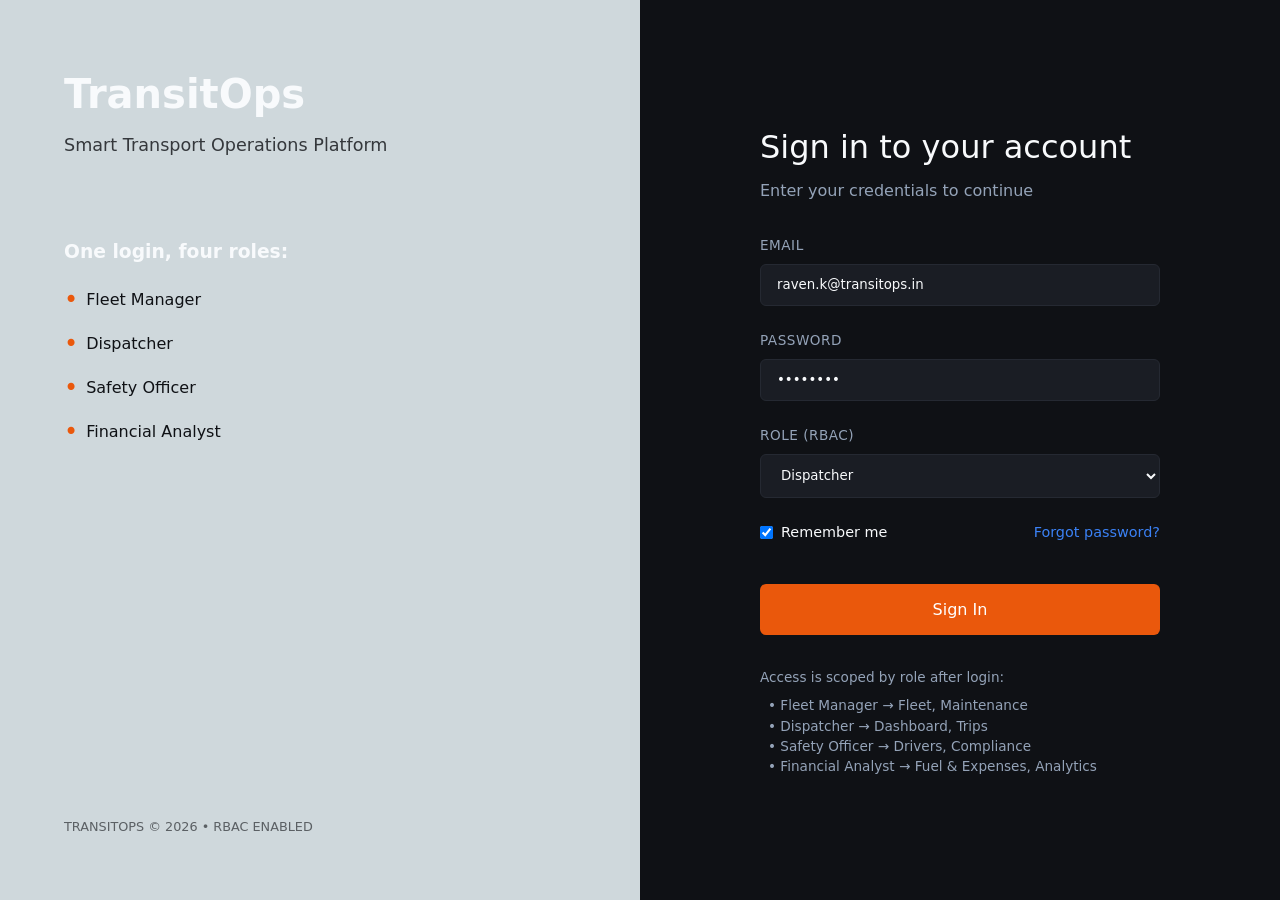
==== index.html @ 0ef8546f "first commit" ====
<!DOCTYPE html>
<html lang="en">
<head>
    <meta charset="UTF-8">
    <meta name="viewport" content="width=device-width, initial-scale=1.0">
    <title>Sign In - TransitOps</title>
    <link rel="stylesheet" href="css/style.css">
    <style>
        .login-page {
            display: flex;
            min-height: 100vh;
            background-color: var(--bg-primary);
        }
        
        .login-left {
            flex: 1;
            background-color: #cfd8dc; /* Light gray from mockup for contrast */
            color: var(--bg-primary);
            padding: 4rem;
            display: flex;
            flex-direction: column;
            justify-content: center;
        }

        .login-right {
            flex: 1;
            display: flex;
            align-items: center;
            justify-content: center;
            padding: 4rem;
        }

        .login-card {
            width: 100%;
            max-width: 400px;
        }

        .login-card h2 {
            font-size: 2rem;
            margin-bottom: 0.5rem;
            font-weight: 500;
        }
        
        .login-card p {
            color: var(--text-secondary);
            margin-bottom: 2rem;
        }

        .form-group {
            margin-bottom: 1.5rem;
        }

        .form-label {
            display: block;
            margin-bottom: 0.5rem;
            font-size: 0.85rem;
            color: var(--text-secondary);
            text-transform: uppercase;
            letter-spacing: 0.5px;
        }

        .form-control {
            width: 100%;
            padding: 0.8rem 1rem;
            background-color: var(--bg-secondary);
            border: 1px solid var(--bg-tertiary);
            border-radius: var(--border-radius-sm);
            color: var(--text-primary);
            font-family: inherit;
            transition: border-color var(--transition-speed);
        }

        .form-control:focus {
            outline: none;
            border-color: var(--accent-primary);
        }

        .login-btn {
            width: 100%;
            padding: 1rem;
            margin-top: 1rem;
            font-size: 1rem;
            border-radius: var(--border-radius-sm);
        }
        
        .role-features {
            margin-top: 2rem;
        }
        .role-features li {
            margin-bottom: 0.5rem;
            list-style: none;
            display: flex;
            align-items: center;
            gap: 0.5rem;
        }
        .role-features li::before {
            content: "•";
            color: var(--accent-primary);
            font-size: 1.5rem;
        }
    </style>
</head>
<body>
    <div class="login-page">
        <div class="login-left">
            <h1 style="font-size: 2.5rem; font-weight: 600; margin-bottom: 0.5rem;">TransitOps</h1>
            <p style="font-size: 1.1rem; opacity: 0.8; margin-bottom: 3rem;">Smart Transport Operations Platform</p>
            
            <div class="role-features">
                <h3 style="margin-bottom: 1rem;">One login, four roles:</h3>
                <ul>
                    <li>Fleet Manager</li>
                    <li>Dispatcher</li>
                    <li>Safety Officer</li>
                    <li>Financial Analyst</li>
                </ul>
            </div>
            
            <div style="margin-top: auto; font-size: 0.8rem; opacity: 0.6;">
                TRANSITOPS © 2026 • RBAC ENABLED
            </div>
        </div>
        
        <div class="login-right">
            <div class="login-card">
                <h2>Sign in to your account</h2>
                <p>Enter your credentials to continue</p>
                
                <form id="loginForm">
                    <div class="form-group">
                        <label class="form-label" for="email">Email</label>
                        <input type="email" id="email" class="form-control" placeholder="raven.k@transitops.in" required value="raven.k@transitops.in">
                    </div>
                    
                    <div class="form-group">
                        <label class="form-label" for="password">Password</label>
                        <input type="password" id="password" class="form-control" placeholder="••••••••" required value="password">
                    </div>
                    
                    <div class="form-group">
                        <label class="form-label" for="role">Role (RBAC)</label>
                        <select id="role" class="form-control" required>
                            <option value="Fleet Manager">Fleet Manager</option>
                            <option value="Dispatcher" selected>Dispatcher</option>
                            <option value="Safety Officer">Safety Officer</option>
                            <option value="Financial Analyst">Financial Analyst</option>
                        </select>
                    </div>
                    
                    <div style="display: flex; justify-content: space-between; align-items: center; margin-bottom: 1.5rem; font-size: 0.9rem;">
                        <label style="display: flex; align-items: center; gap: 0.5rem; cursor: pointer;">
                            <input type="checkbox" checked> Remember me
                        </label>
                        <a href="#" style="color: var(--status-info);">Forgot password?</a>
                    </div>
                    
                    <button type="submit" class="btn btn-primary login-btn">Sign In</button>
                </form>
                
                <div style="margin-top: 2rem; font-size: 0.85rem; color: var(--text-secondary);">
                    <p style="margin-bottom: 0.5rem;">Access is scoped by role after login:</p>
                    <ul style="list-style-type: none; padding-left: 0.5rem;">
                        <li>• Fleet Manager → Fleet, Maintenance</li>
                        <li>• Dispatcher → Dashboard, Trips</li>
                        <li>• Safety Officer → Drivers, Compliance</li>
                        <li>• Financial Analyst → Fuel & Expenses, Analytics</li>
                    </ul>
                </div>
            </div>
        </div>
    </div>

    <script>
        document.getElementById('loginForm').addEventListener('submit', function(e) {
            e.preventDefault();
            const role = document.getElementById('role').value;
            sessionStorage.setItem('transitOpsRole', role);
            window.location.href = 'dashboard.html';
        });
    </script>
</body>
</html>
---- css/style.css ----
:root {
  /* Color Palette - Premium Dark Theme */
  --bg-primary: #0f1115; /* Deep dark background */
  --bg-secondary: #1a1d24; /* Slightly lighter for cards/sidebar */
  --bg-tertiary: #252932; /* Hover states, borders */
  
  --text-primary: #f8fafc; /* Crisp white */
  --text-secondary: #94a3b8; /* Slate gray */
  --text-muted: #64748b;
  
  --accent-primary: #ea580c; /* Burnt orange from mockup */
  --accent-primary-hover: #c2410c;
  
  --status-success: #10b981; /* Green */
  --status-success-bg: rgba(16, 185, 129, 0.15);
  --status-info: #3b82f6; /* Blue */
  --status-info-bg: rgba(59, 130, 246, 0.15);
  --status-warning: #f59e0b; /* Amber */
  --status-warning-bg: rgba(245, 158, 11, 0.15);
  --status-danger: #ef4444; /* Red */
  --status-danger-bg: rgba(239, 68, 68, 0.15);
  
  /* Typography */
  --font-family: 'Inter', system-ui, -apple-system, sans-serif;
  
  /* Layout */
  --sidebar-width: 260px;
  --topbar-height: 70px;
  --border-radius-sm: 6px;
  --border-radius-md: 10px;
  --border-radius-lg: 16px;
  --transition-speed: 0.2s;
}

* {
  box-sizing: border-box;
  margin: 0;
  padding: 0;
}

body {
  font-family: var(--font-family);
  background-color: var(--bg-primary);
  color: var(--text-primary);
  line-height: 1.5;
  -webkit-font-smoothing: antialiased;
  overflow-x: hidden;
}

/* Typography */
h1, h2, h3, h4 {
  font-weight: 600;
  color: var(--text-primary);
}

h2 {
  font-size: 1.5rem;
  margin-bottom: 1.5rem;
}

a {
  text-decoration: none;
  color: inherit;
}

/* Layout Scaffold */
.app-container {
  display: flex;
  min-height: 100vh;
}

/* Sidebar */
.sidebar {
  width: var(--sidebar-width);
  background-color: var(--bg-secondary);
  border-right: 1px solid var(--bg-tertiary);
  display: flex;
  flex-direction: column;
  position: fixed;
  height: 100vh;
  z-index: 10;
  transition: transform var(--transition-speed) ease;
}

.sidebar-header {
  height: var(--topbar-height);
  display: flex;
  align-items: center;
  padding: 0 1.5rem;
  font-size: 1.25rem;
  font-weight: 700;
  border-bottom: 1px solid var(--bg-tertiary);
  letter-spacing: -0.5px;
}

.sidebar-header span {
  color: var(--accent-primary);
}

.sidebar-nav {
  padding: 1.5rem 1rem;
  display: flex;
  flex-direction: column;
  gap: 0.5rem;
  flex: 1;
}

.nav-item {
  display: flex;
  align-items: center;
  padding: 0.75rem 1rem;
  border-radius: var(--border-radius-md);
  color: var(--text-secondary);
  font-weight: 500;
  transition: all var(--transition-speed);
}

.nav-item:hover {
  background-color: var(--bg-tertiary);
  color: var(--text-primary);
}

.nav-item.active {
  background-color: rgba(234, 88, 12, 0.1);
  color: var(--accent-primary);
  border: 1px solid rgba(234, 88, 12, 0.2);
}

.nav-icon {
  margin-right: 0.75rem;
  font-size: 1.25rem;
  width: 24px;
  text-align: center;
}

/* Main Content Area */
.main-content {
  flex: 1;
  margin-left: var(--sidebar-width);
  display: flex;
  flex-direction: column;
  min-height: 100vh;
}

/* Topbar */
.topbar {
  height: var(--topbar-height);
  background-color: var(--bg-primary);
  border-bottom: 1px solid var(--bg-tertiary);
  display: flex;
  align-items: center;
  justify-content: space-between;
  padding: 0 2rem;
  position: sticky;
  top: 0;
  z-index: 5;
  backdrop-filter: blur(10px);
  background-color: rgba(15, 17, 21, 0.8);
}

.search-bar {
  display: flex;
  align-items: center;
  background-color: var(--bg-secondary);
  border: 1px solid var(--bg-tertiary);
  border-radius: var(--border-radius-md);
  padding: 0.5rem 1rem;
  width: 300px;
  transition: border-color var(--transition-speed);
}

.search-bar:focus-within {
  border-color: var(--accent-primary);
}

.search-bar input {
  background: transparent;
  border: none;
  outline: none;
  color: var(--text-primary);
  width: 100%;
  margin-left: 0.5rem;
}

.topbar-right {
  display: flex;
  align-items: center;
  gap: 1.5rem;
}

.user-profile {
  display: flex;
  align-items: center;
  gap: 0.75rem;
}

.avatar {
  width: 36px;
  height: 36px;
  background-color: var(--bg-tertiary);
  border-radius: 50%;
  display: flex;
  align-items: center;
  justify-content: center;
  font-weight: 600;
  color: var(--accent-primary);
  border: 1px solid rgba(255,255,255,0.1);
}

/* Content Area */
.content-area {
  padding: 2rem;
  flex: 1;
}

/* Common UI Components */
.btn {
  padding: 0.6rem 1.25rem;
  border-radius: var(--border-radius-sm);
  border: none;
  font-weight: 500;
  cursor: pointer;
  transition: all var(--transition-speed);
  font-family: inherit;
  font-size: 0.9rem;
  display: inline-flex;
  align-items: center;
  justify-content: center;
  gap: 0.5rem;
}

.btn-primary {
  background-color: var(--accent-primary);
  color: white;
}

.btn-primary:hover {
  background-color: var(--accent-primary-hover);
  transform: translateY(-1px);
}

/* Badges */
.badge {
  padding: 0.25rem 0.75rem;
  border-radius: 20px;
  font-size: 0.75rem;
  font-weight: 600;
  text-transform: uppercase;
  letter-spacing: 0.5px;
  display: inline-block;
}
.badge-success { background-color: var(--status-success-bg); color: var(--status-success); border: 1px solid var(--status-success); }
.badge-info { background-color: var(--status-info-bg); color: var(--status-info); border: 1px solid var(--status-info); }
.badge-warning { background-color: var(--status-warning-bg); color: var(--status-warning); border: 1px solid var(--status-warning); }
.badge-danger { background-color: var(--status-danger-bg); color: var(--status-danger); border: 1px solid var(--status-danger); }
.badge-neutral { background-color: var(--bg-tertiary); color: var(--text-secondary); border: 1px solid var(--text-muted); }

/* Utilities */
.hidden { display: none !important; }
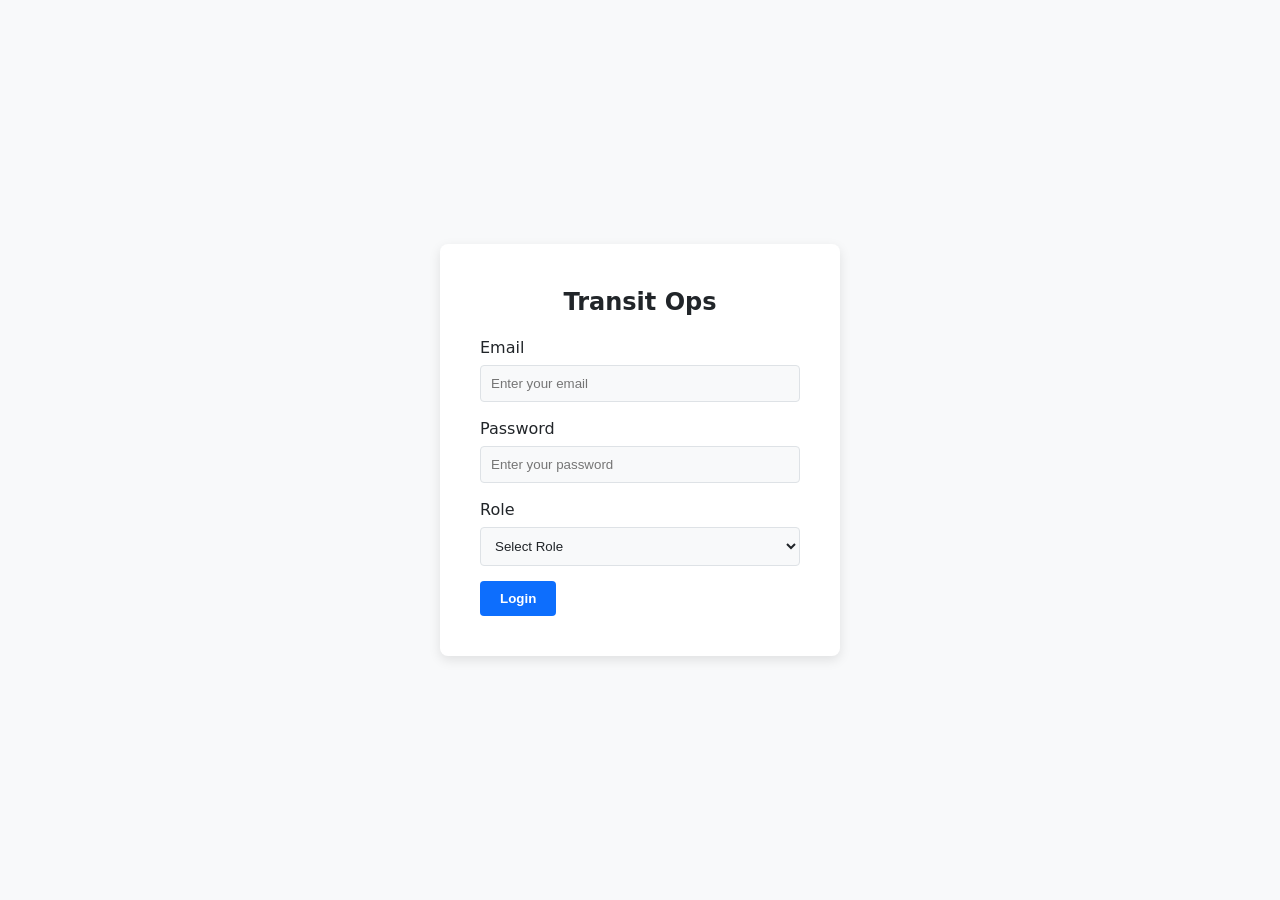
==== commit 70d5addb: "refined basic structure of the website" ====
--- a/index.html
+++ b/index.html
@@ -1,182 +1,46 @@
 <!DOCTYPE html>
 <html lang="en">
 <head>
-    <meta charset="UTF-8">
-    <meta name="viewport" content="width=device-width, initial-scale=1.0">
-    <title>Sign In - TransitOps</title>
-    <link rel="stylesheet" href="css/style.css">
-    <style>
-        .login-page {
-            display: flex;
-            min-height: 100vh;
-            background-color: var(--bg-primary);
-        }
-        
-        .login-left {
-            flex: 1;
-            background-color: #cfd8dc; /* Light gray from mockup for contrast */
-            color: var(--bg-primary);
-            padding: 4rem;
-            display: flex;
-            flex-direction: column;
-            justify-content: center;
-        }
+  <meta charset="UTF-8">
+  <meta name="viewport" content="width=device-width, initial-scale=1.0">
+  <title>Transit Ops - Login</title>
+  <link rel="stylesheet" href="css/styles.css">
+</head>
+<body class="login-body">
+  <div class="login-card">
+    <h2 class="mb-3" style="text-align: center;">Transit Ops</h2>
+    <form id="loginForm">
+      <div class="form-group">
+        <label for="email">Email</label>
+        <input type="email" id="email" class="form-control" placeholder="Enter your email" required>
+      </div>
+      <div class="form-group">
+        <label for="password">Password</label>
+        <input type="password" id="password" class="form-control" placeholder="Enter your password" required>
+      </div>
+      <div class="form-group">
+        <label for="role">Role</label>
+        <select id="role" class="form-control" required>
+          <option value="">Select Role</option>
+          <option value="Fleet Manager">Fleet Manager</option>
+          <option value="Dispatcher">Dispatcher</option>
+          <option value="Safety Officer">Safety Officer</option>
+          <option value="Financial Analyst">Financial Analyst</option>
+        </select>
+      </div>
+      <button type="submit" class="btn btn-primary">Login</button>
+    </form>
+  </div>
 
-        .login-right {
-            flex: 1;
-            display: flex;
-            align-items: center;
-            justify-content: center;
-            padding: 4rem;
-        }
-
-        .login-card {
-            width: 100%;
-            max-width: 400px;
-        }
-
-        .login-card h2 {
-            font-size: 2rem;
-            margin-bottom: 0.5rem;
-            font-weight: 500;
-        }
-        
-        .login-card p {
-            color: var(--text-secondary);
-            margin-bottom: 2rem;
-        }
-
-        .form-group {
-            margin-bottom: 1.5rem;
-        }
-
-        .form-label {
-            display: block;
-            margin-bottom: 0.5rem;
-            font-size: 0.85rem;
-            color: var(--text-secondary);
-            text-transform: uppercase;
-            letter-spacing: 0.5px;
-        }
-
-        .form-control {
-            width: 100%;
-            padding: 0.8rem 1rem;
-            background-color: var(--bg-secondary);
-            border: 1px solid var(--bg-tertiary);
-            border-radius: var(--border-radius-sm);
-            color: var(--text-primary);
-            font-family: inherit;
-            transition: border-color var(--transition-speed);
-        }
-
-        .form-control:focus {
-            outline: none;
-            border-color: var(--accent-primary);
-        }
-
-        .login-btn {
-            width: 100%;
-            padding: 1rem;
-            margin-top: 1rem;
-            font-size: 1rem;
-            border-radius: var(--border-radius-sm);
-        }
-        
-        .role-features {
-            margin-top: 2rem;
-        }
-        .role-features li {
-            margin-bottom: 0.5rem;
-            list-style: none;
-            display: flex;
-            align-items: center;
-            gap: 0.5rem;
-        }
-        .role-features li::before {
-            content: "•";
-            color: var(--accent-primary);
-            font-size: 1.5rem;
-        }
-    </style>
-</head>
-<body>
-    <div class="login-page">
-        <div class="login-left">
-            <h1 style="font-size: 2.5rem; font-weight: 600; margin-bottom: 0.5rem;">TransitOps</h1>
-            <p style="font-size: 1.1rem; opacity: 0.8; margin-bottom: 3rem;">Smart Transport Operations Platform</p>
-            
-            <div class="role-features">
-                <h3 style="margin-bottom: 1rem;">One login, four roles:</h3>
-                <ul>
-                    <li>Fleet Manager</li>
-                    <li>Dispatcher</li>
-                    <li>Safety Officer</li>
-                    <li>Financial Analyst</li>
-                </ul>
-            </div>
-            
-            <div style="margin-top: auto; font-size: 0.8rem; opacity: 0.6;">
-                TRANSITOPS © 2026 • RBAC ENABLED
-            </div>
-        </div>
-        
-        <div class="login-right">
-            <div class="login-card">
-                <h2>Sign in to your account</h2>
-                <p>Enter your credentials to continue</p>
-                
-                <form id="loginForm">
-                    <div class="form-group">
-                        <label class="form-label" for="email">Email</label>
-                        <input type="email" id="email" class="form-control" placeholder="raven.k@transitops.in" required value="raven.k@transitops.in">
-                    </div>
-                    
-                    <div class="form-group">
-                        <label class="form-label" for="password">Password</label>
-                        <input type="password" id="password" class="form-control" placeholder="••••••••" required value="password">
-                    </div>
-                    
-                    <div class="form-group">
-                        <label class="form-label" for="role">Role (RBAC)</label>
-                        <select id="role" class="form-control" required>
-                            <option value="Fleet Manager">Fleet Manager</option>
-                            <option value="Dispatcher" selected>Dispatcher</option>
-                            <option value="Safety Officer">Safety Officer</option>
-                            <option value="Financial Analyst">Financial Analyst</option>
-                        </select>
-                    </div>
-                    
-                    <div style="display: flex; justify-content: space-between; align-items: center; margin-bottom: 1.5rem; font-size: 0.9rem;">
-                        <label style="display: flex; align-items: center; gap: 0.5rem; cursor: pointer;">
-                            <input type="checkbox" checked> Remember me
-                        </label>
-                        <a href="#" style="color: var(--status-info);">Forgot password?</a>
-                    </div>
-                    
-                    <button type="submit" class="btn btn-primary login-btn">Sign In</button>
-                </form>
-                
-                <div style="margin-top: 2rem; font-size: 0.85rem; color: var(--text-secondary);">
-                    <p style="margin-bottom: 0.5rem;">Access is scoped by role after login:</p>
-                    <ul style="list-style-type: none; padding-left: 0.5rem;">
-                        <li>• Fleet Manager → Fleet, Maintenance</li>
-                        <li>• Dispatcher → Dashboard, Trips</li>
-                        <li>• Safety Officer → Drivers, Compliance</li>
-                        <li>• Financial Analyst → Fuel & Expenses, Analytics</li>
-                    </ul>
-                </div>
-            </div>
-        </div>
-    </div>
-
-    <script>
-        document.getElementById('loginForm').addEventListener('submit', function(e) {
-            e.preventDefault();
-            const role = document.getElementById('role').value;
-            sessionStorage.setItem('transitOpsRole', role);
-            window.location.href = 'dashboard.html';
-        });
-    </script>
+  <script>
+    document.getElementById('loginForm').addEventListener('submit', function(e) {
+      e.preventDefault();
+      const role = document.getElementById('role').value;
+      if (role) {
+        sessionStorage.setItem('userRole', role);
+        window.location.href = 'dashboard.html';
+      }
+    });
+  </script>
 </body>
 </html>
--- a/css/styles.css
+++ b/css/styles.css
@@ -0,0 +1,275 @@
+:root {
+  --primary-color: #0d6efd;
+  --secondary-color: #6c757d;
+  --success-color: #198754;
+  --warning-color: #ffc107;
+  --danger-color: #dc3545;
+  --info-color: #0dcaf0;
+  
+  --bg-color: #f8f9fa;
+  --text-color: #212529;
+  --card-bg: #ffffff;
+  --border-color: #dee2e6;
+  --sidebar-bg: #212529;
+  --sidebar-text: #f8f9fa;
+  --sidebar-hover: #343a40;
+  
+  --font-family: 'Inter', system-ui, -apple-system, sans-serif;
+}
+
+[data-theme="dark"] {
+  --primary-color: #0d6efd;
+  --secondary-color: #adb5bd;
+  --success-color: #198754;
+  --warning-color: #ffc107;
+  --danger-color: #dc3545;
+  --info-color: #0dcaf0;
+  
+  --bg-color: #121212;
+  --text-color: #e0e0e0;
+  --card-bg: #1e1e1e;
+  --border-color: #333333;
+  --sidebar-bg: #000000;
+  --sidebar-text: #e0e0e0;
+  --sidebar-hover: #1e1e1e;
+}
+
+* {
+  box-sizing: border-box;
+  margin: 0;
+  padding: 0;
+}
+
+body {
+  font-family: var(--font-family);
+  background-color: var(--bg-color);
+  color: var(--text-color);
+  line-height: 1.5;
+  display: flex;
+  min-height: 100vh;
+  transition: background-color 0.3s, color 0.3s;
+}
+
+/* Layout */
+.app-container {
+  display: flex;
+  width: 100%;
+}
+
+.sidebar {
+  width: 250px;
+  background-color: var(--sidebar-bg);
+  color: var(--sidebar-text);
+  display: flex;
+  flex-direction: column;
+  transition: width 0.3s;
+}
+
+.sidebar-header {
+  padding: 20px;
+  font-size: 1.25rem;
+  font-weight: bold;
+  border-bottom: 1px solid var(--border-color);
+}
+
+.nav-links {
+  list-style: none;
+  padding: 10px 0;
+  flex-grow: 1;
+}
+
+.nav-links li {
+  padding: 0;
+}
+
+.nav-links a {
+  display: block;
+  padding: 12px 20px;
+  color: var(--sidebar-text);
+  text-decoration: none;
+  transition: background-color 0.2s;
+}
+
+.nav-links a:hover, .nav-links a.active {
+  background-color: var(--sidebar-hover);
+  border-left: 4px solid var(--primary-color);
+}
+
+.main-content {
+  flex-grow: 1;
+  padding: 30px;
+  overflow-y: auto;
+}
+
+.topbar {
+  display: flex;
+  justify-content: space-between;
+  align-items: center;
+  margin-bottom: 30px;
+}
+
+/* Login Page specific */
+.login-body {
+  display: flex;
+  align-items: center;
+  justify-content: center;
+  height: 100vh;
+  background-color: var(--bg-color);
+}
+
+.login-card {
+  background-color: var(--card-bg);
+  padding: 40px;
+  border-radius: 8px;
+  box-shadow: 0 4px 12px rgba(0,0,0,0.1);
+  width: 100%;
+  max-width: 400px;
+}
+
+.form-group {
+  margin-bottom: 15px;
+}
+
+.form-group label {
+  display: block;
+  margin-bottom: 5px;
+  font-weight: 500;
+}
+
+.form-control {
+  width: 100%;
+  padding: 10px;
+  border: 1px solid var(--border-color);
+  border-radius: 4px;
+  background-color: var(--bg-color);
+  color: var(--text-color);
+}
+
+.btn {
+  padding: 10px 20px;
+  border: none;
+  border-radius: 4px;
+  cursor: pointer;
+  font-weight: 600;
+  transition: background-color 0.2s;
+}
+
+.btn-primary {
+  background-color: var(--primary-color);
+  color: white;
+}
+
+.btn-primary:hover {
+  opacity: 0.9;
+}
+
+.w-100 { width: 100%; }
+
+/* Dashboard Cards */
+.kpi-grid {
+  display: grid;
+  grid-template-columns: repeat(auto-fit, minmax(200px, 1fr));
+  gap: 20px;
+  margin-bottom: 30px;
+}
+
+.kpi-card {
+  background-color: var(--card-bg);
+  padding: 20px;
+  border-radius: 8px;
+  border: 1px solid var(--border-color);
+  box-shadow: 0 2px 4px rgba(0,0,0,0.05);
+}
+
+.kpi-title {
+  font-size: 0.875rem;
+  color: var(--secondary-color);
+  margin-bottom: 10px;
+}
+
+.kpi-value {
+  font-size: 2rem;
+  font-weight: bold;
+}
+
+/* Data Tables */
+.table-container {
+  background-color: var(--card-bg);
+  border-radius: 8px;
+  border: 1px solid var(--border-color);
+  overflow-x: auto;
+}
+
+table {
+  width: 100%;
+  border-collapse: collapse;
+}
+
+th, td {
+  padding: 12px 15px;
+  text-align: left;
+  border-bottom: 1px solid var(--border-color);
+}
+
+th {
+  background-color: var(--bg-color);
+  font-weight: 600;
+}
+
+/* Status Badges */
+.badge {
+  padding: 4px 8px;
+  border-radius: 12px;
+  font-size: 0.75rem;
+  font-weight: 600;
+  display: inline-block;
+}
+
+.badge-success { background-color: #d1e7dd; color: #0f5132; }
+.badge-warning { background-color: #fff3cd; color: #856404; }
+.badge-info { background-color: #cff4fc; color: #055160; }
+.badge-danger { background-color: #f8d7da; color: #842029; }
+.badge-secondary { background-color: #e2e3e5; color: #383d41; }
+
+[data-theme="dark"] .badge-success { background-color: rgba(25, 135, 84, 0.2); color: #75b798; }
+[data-theme="dark"] .badge-warning { background-color: rgba(255, 193, 7, 0.2); color: #ffda6a; }
+[data-theme="dark"] .badge-info { background-color: rgba(13, 202, 240, 0.2); color: #6edff6; }
+[data-theme="dark"] .badge-danger { background-color: rgba(220, 53, 69, 0.2); color: #ea868f; }
+[data-theme="dark"] .badge-secondary { background-color: rgba(108, 117, 125, 0.2); color: #adb5bd; }
+
+/* Utilities */
+.mb-3 { margin-bottom: 1rem; }
+.d-flex { display: flex; }
+.justify-content-between { justify-content: space-between; }
+.align-items-center { align-items: center; }
+
+/* Modal */
+.modal {
+  display: none; 
+  position: fixed; 
+  z-index: 1000; 
+  left: 0;
+  top: 0;
+  width: 100%; 
+  height: 100%; 
+  overflow: auto; 
+  background-color: rgba(0,0,0,0.4); 
+}
+.modal.show { display: block; }
+.modal-content {
+  background-color: var(--card-bg);
+  margin: 10% auto; 
+  padding: 20px;
+  border: 1px solid var(--border-color);
+  width: 80%;
+  max-width: 500px;
+  border-radius: 8px;
+}
+.close {
+  color: var(--secondary-color);
+  float: right;
+  font-size: 28px;
+  font-weight: bold;
+  cursor: pointer;
+}
+.close:hover { color: var(--text-color); }
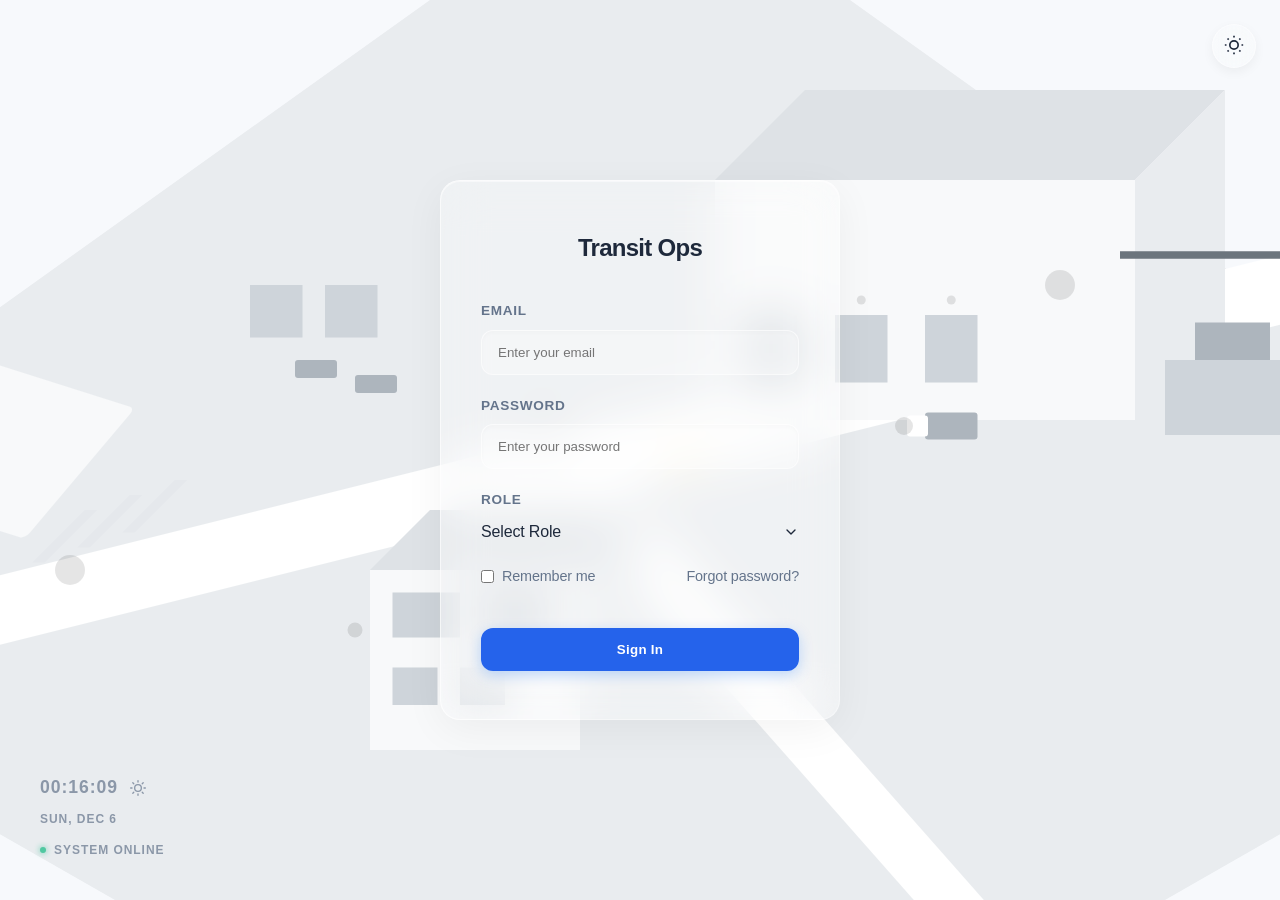
==== commit e8f82f07: "final commit" ====
--- a/index.html
+++ b/index.html
@@ -1,46 +1,178 @@
-<!DOCTYPE html>
-<html lang="en">
-<head>
-  <meta charset="UTF-8">
-  <meta name="viewport" content="width=device-width, initial-scale=1.0">
-  <title>Transit Ops - Login</title>
-  <link rel="stylesheet" href="css/styles.css">
-</head>
-<body class="login-body">
-  <div class="login-card">
-    <h2 class="mb-3" style="text-align: center;">Transit Ops</h2>
-    <form id="loginForm">
-      <div class="form-group">
-        <label for="email">Email</label>
-        <input type="email" id="email" class="form-control" placeholder="Enter your email" required>
-      </div>
-      <div class="form-group">
-        <label for="password">Password</label>
-        <input type="password" id="password" class="form-control" placeholder="Enter your password" required>
-      </div>
-      <div class="form-group">
-        <label for="role">Role</label>
-        <select id="role" class="form-control" required>
-          <option value="">Select Role</option>
-          <option value="Fleet Manager">Fleet Manager</option>
-          <option value="Dispatcher">Dispatcher</option>
-          <option value="Safety Officer">Safety Officer</option>
-          <option value="Financial Analyst">Financial Analyst</option>
-        </select>
-      </div>
-      <button type="submit" class="btn btn-primary">Login</button>
-    </form>
-  </div>
-
-  <script>
-    document.getElementById('loginForm').addEventListener('submit', function(e) {
-      e.preventDefault();
-      const role = document.getElementById('role').value;
-      if (role) {
-        sessionStorage.setItem('userRole', role);
-        window.location.href = 'dashboard.html';
-      }
-    });
-  </script>
-</body>
-</html>
+<!DOCTYPE html>
+<html lang="en">
+<head>
+  <meta charset="UTF-8">
+  <meta name="viewport" content="width=device-width, initial-scale=1.0">
+  <title>Transit Ops - Login</title>
+  <link rel="stylesheet" href="css/styles.css">
+</head>
+<body class="login-body" id="login-page">
+  <!-- Theme Toggle -->
+  <button id="theme-toggle" class="theme-toggle-btn" aria-label="Toggle Theme">
+    <div class="theme-toggle-icons">
+      <svg class="sun-icon" xmlns="http://www.w3.org/2000/svg" width="20" height="20" viewBox="0 0 24 24" fill="none" stroke="currentColor" stroke-width="2" stroke-linecap="round" stroke-linejoin="round"><circle cx="12" cy="12" r="5"></circle><line x1="12" y1="1" x2="12" y2="3"></line><line x1="12" y1="21" x2="12" y2="23"></line><line x1="4.22" y1="4.22" x2="5.64" y2="5.64"></line><line x1="18.36" y1="18.36" x2="19.78" y2="19.78"></line><line x1="1" y1="12" x2="3" y2="12"></line><line x1="21" y1="12" x2="23" y2="12"></line><line x1="4.22" y1="19.78" x2="5.64" y2="18.36"></line><line x1="18.36" y1="5.64" x2="19.78" y2="4.22"></line></svg>
+      <svg class="moon-icon" xmlns="http://www.w3.org/2000/svg" width="20" height="20" viewBox="0 0 24 24" fill="none" stroke="currentColor" stroke-width="2" stroke-linecap="round" stroke-linejoin="round"><path d="M21 12.79A9 9 0 1 1 11.21 3 7 7 0 0 0 21 12.79z"></path></svg>
+    </div>
+  </button>
+
+  <!-- Logistics Campus Background -->
+  <div id="campus-bg-container">
+    <svg id="campus-svg" viewBox="0 0 1000 600" preserveAspectRatio="xMidYMid slice" xmlns="http://www.w3.org/2000/svg">
+      <g id="campus-camera">
+        <!-- Ground Base -->
+        <path d="M-200 400 L500 -100 L1200 400 L500 800 Z" fill="var(--campus-ground)" />
+        
+        <!-- Main Roads -->
+        <path id="main-road" d="M -100 450 L 1100 150" stroke="var(--campus-road)" stroke-width="45" fill="none" />
+        <path id="side-road" d="M 450 310 L 750 650" stroke="var(--campus-road)" stroke-width="35" fill="none" />
+        
+        <!-- Route Pulses -->
+        <path id="route-pulse-1" class="route-pulse" d="M -100 450 L 1100 150" stroke="var(--primary-color)" stroke-width="4" fill="none" stroke-dasharray="40 1200" stroke-dashoffset="1200" />
+        <path id="route-pulse-2" class="route-pulse" d="M 450 310 L 750 650" stroke="var(--primary-color)" stroke-width="3" fill="none" stroke-dasharray="30 800" stroke-dashoffset="800" />
+        
+        <!-- Crosswalks (Inspection Area) -->
+        <g id="inspection-area">
+          <rect x="470" y="340" width="8" height="35" fill="var(--campus-marking)" transform="skewX(-45)" opacity="0.4" class="crosswalk"/>
+          <rect x="490" y="330" width="8" height="35" fill="var(--campus-marking)" transform="skewX(-45)" opacity="0.4" class="crosswalk"/>
+          <rect x="510" y="320" width="8" height="35" fill="var(--campus-marking)" transform="skewX(-45)" opacity="0.4" class="crosswalk"/>
+          <circle cx="530" cy="305" r="4" class="safety-beacon" fill="var(--campus-warning)"/>
+          <circle cx="450" cy="365" r="4" class="safety-beacon" fill="var(--campus-warning)"/>
+        </g>
+
+        <!-- Fleet Parking & Maintenance Bay -->
+        <g id="fleet-parking">
+          <rect x="220" y="180" width="160" height="90" rx="4" fill="var(--campus-building-base)" stroke="var(--campus-building-edge)" stroke-width="1.5" transform="skewX(-30) rotate(15)"/>
+          <path class="maintenance-bay" d="M 240 190 L 275 190 L 275 225 L 240 225 Z" fill="var(--campus-window)"/>
+          <path class="maintenance-bay" d="M 290 190 L 325 190 L 325 225 L 290 225 Z" fill="var(--campus-window)"/>
+          <!-- Parked Trucks -->
+          <rect class="truck parked-truck" x="270" y="240" width="28" height="12" rx="2" fill="var(--campus-accent)" />
+          <rect class="truck parked-truck" x="310" y="250" width="28" height="12" rx="2" fill="var(--campus-accent)" />
+        </g>
+
+        <!-- Warehouse & Loading Docks -->
+        <g id="warehouse">
+          <rect x="550" y="120" width="280" height="160" fill="var(--campus-building-base)" stroke="var(--campus-building-edge)" stroke-width="2" />
+          <polygon points="550,120 610,60 890,60 830,120" fill="var(--campus-roof)" />
+          <polygon points="830,120 890,60 890,220 830,280" fill="var(--campus-building-side)" />
+          
+          <!-- Loading Bays -->
+          <g id="loading-bays">
+            <rect x="570" y="210" width="35" height="45" class="warehouse-bay" fill="var(--campus-window)" />
+            <circle cx="587.5" cy="200" r="3" class="warehouse-bay-light" fill="var(--campus-light-off)" />
+            
+            <rect x="630" y="210" width="35" height="45" class="warehouse-bay" fill="var(--campus-window)" />
+            <circle cx="647.5" cy="200" r="3" class="warehouse-bay-light" fill="var(--campus-light-off)" />
+            
+            <rect x="690" y="210" width="35" height="45" class="warehouse-bay" fill="var(--campus-window)" />
+            <circle cx="707.5" cy="200" r="3" class="warehouse-bay-light" fill="var(--campus-light-off)" />
+          </g>
+        </g>
+
+        <!-- Crane & Containers -->
+        <g id="crane-area">
+          <rect x="850" y="240" width="90" height="50" fill="var(--campus-container-bg)" class="container-stack" />
+          <rect x="870" y="215" width="50" height="25" fill="var(--campus-container-fg)" class="container-top" />
+          <path id="crane-arm" class="crane-arm" d="M 820 170 L 950 170" stroke="var(--campus-crane)" stroke-width="5" />
+          <rect id="crane-base" x="930" y="170" width="12" height="110" fill="var(--campus-crane)" />
+        </g>
+
+        <!-- Office Building & Dispatch -->
+        <g id="office-building">
+          <rect x="320" y="380" width="140" height="120" fill="var(--campus-building-base)" stroke="var(--campus-building-edge)" stroke-width="1.5" />
+          <polygon points="320,380 360,340 500,340 460,380" fill="var(--campus-roof)" />
+          <polygon points="460,380 500,340 500,460 460,500" fill="var(--campus-building-side)" />
+          
+          <!-- Windows -->
+          <rect x="335" y="395" width="45" height="30" class="dispatch-window" fill="var(--campus-window)" />
+          <rect x="395" y="395" width="45" height="30" class="server-window" fill="var(--campus-window)" />
+          <rect x="335" y="445" width="30" height="25" class="office-window" fill="var(--campus-window)" />
+          <rect x="380" y="445" width="30" height="25" class="office-window" fill="var(--campus-window)" />
+          
+          <!-- Security Light -->
+          <circle cx="310" cy="420" r="5" class="security-light" fill="var(--campus-light-off)" />
+        </g>
+
+        <!-- Dynamic Truck (Docked initially) -->
+        <g id="active-truck" class="active-truck" transform="translate(690, 275)">
+          <rect x="0" y="0" width="35" height="18" rx="2" class="truck-body" fill="var(--campus-accent)" />
+          <rect x="-12" y="2" width="14" height="14" rx="2" fill="var(--campus-truck-cab)" />
+          <circle cx="-14" cy="9" r="6" class="truck-headlight" fill="var(--campus-light-off)" />
+        </g>
+
+        <!-- Ambient Street Lights -->
+        <g id="street-lights">
+          <circle cx="120" cy="380" r="10" class="street-light-glow" fill="var(--campus-light-off)" />
+          <circle cx="440" cy="290" r="10" class="street-light-glow" fill="var(--campus-light-off)" />
+          <circle cx="780" cy="190" r="10" class="street-light-glow" fill="var(--campus-light-off)" />
+        </g>
+      </g>
+    </svg>
+  </div>
+
+  <!-- Operations Status Overlay -->
+  <div class="ops-status-overlay">
+    <div class="ops-clock">
+      <span id="current-time">00:00:00</span>
+      <span class="ops-weather" id="ops-weather-icon">
+        <svg xmlns="http://www.w3.org/2000/svg" width="14" height="14" viewBox="0 0 24 24" fill="none" stroke="currentColor" stroke-width="2" stroke-linecap="round" stroke-linejoin="round"><circle cx="12" cy="12" r="5"></circle><line x1="12" y1="1" x2="12" y2="3"></line><line x1="12" y1="21" x2="12" y2="23"></line><line x1="4.22" y1="4.22" x2="5.64" y2="5.64"></line><line x1="18.36" y1="18.36" x2="19.78" y2="19.78"></line><line x1="1" y1="12" x2="3" y2="12"></line><line x1="21" y1="12" x2="23" y2="12"></line><line x1="4.22" y1="19.78" x2="5.64" y2="18.36"></line><line x1="18.36" y1="5.64" x2="19.78" y2="4.22"></line></svg>
+      </span>
+    </div>
+    <div class="ops-date" id="current-date">MON, JAN 1</div>
+    <div class="ops-ticker">
+      <span class="ticker-dot"></span>
+      <span id="system-status-msg">System Online</span>
+    </div>
+  </div>
+
+  <div class="login-card-wrapper">
+    <div class="login-card glass-card">
+      <div class="glass-highlight"></div>
+      <h2 class="mb-3" style="text-align: center; position: relative; z-index: 1;">Transit Ops</h2>
+      <div id="login-error" class="login-error" style="display: none;"></div>
+      <form id="loginForm" novalidate style="position: relative; z-index: 1;">
+        <div class="form-group">
+          <label for="email">Email</label>
+          <input type="email" id="email" class="form-control glass-input" placeholder="Enter your email" required>
+          <div class="validation-msg">Email is required</div>
+        </div>
+        <div class="form-group">
+          <label for="password">Password</label>
+          <input type="password" id="password" class="form-control glass-input" placeholder="Enter your password" required>
+          <div class="validation-msg">Password is required</div>
+        </div>
+        <div class="form-group" id="role-group">
+          <label for="role">Role</label>
+          <div class="custom-select-wrapper">
+            <input type="hidden" id="role" required>
+            <div class="custom-select glass-input">
+              <span class="custom-select-trigger">Select Role</span>
+              <svg class="dropdown-icon" viewBox="0 0 24 24" width="16" height="16" stroke="currentColor" stroke-width="2" fill="none" stroke-linecap="round" stroke-linejoin="round"><polyline points="6 9 12 15 18 9"></polyline></svg>
+            </div>
+            <div class="custom-options glass-card">
+              <div class="custom-option" data-value="Fleet Manager">Fleet Manager</div>
+              <div class="custom-option" data-value="Dispatcher">Dispatcher</div>
+              <div class="custom-option" data-value="Safety Officer">Safety Officer</div>
+              <div class="custom-option" data-value="Financial Analyst">Financial Analyst</div>
+            </div>
+          </div>
+          <div class="validation-msg">Role is required</div>
+        </div>
+        
+        <div class="form-actions-row">
+          <label class="remember-me">
+            <input type="checkbox" id="remember">
+            <span>Remember me</span>
+          </label>
+          <a href="#" class="forgot-link">Forgot password?</a>
+        </div>
+
+        <button type="submit" class="btn btn-primary w-100 mt-3">Sign In</button>
+      </form>
+    </div>
+  </div>
+
+  <script src="js/api.js"></script>
+  <script src="js/main.js"></script>
+  <script src="js/login.js"></script>
+</body>
+</html>
--- a/css/styles.css
+++ b/css/styles.css
@@ -1,275 +1,1135 @@
-:root {
-  --primary-color: #0d6efd;
-  --secondary-color: #6c757d;
-  --success-color: #198754;
-  --warning-color: #ffc107;
-  --danger-color: #dc3545;
-  --info-color: #0dcaf0;
-  
-  --bg-color: #f8f9fa;
-  --text-color: #212529;
-  --card-bg: #ffffff;
-  --border-color: #dee2e6;
-  --sidebar-bg: #212529;
-  --sidebar-text: #f8f9fa;
-  --sidebar-hover: #343a40;
-  
-  --font-family: 'Inter', system-ui, -apple-system, sans-serif;
+:root {
+  /* Core SaaS Palette */
+  --primary-color: #2563EB; /* Modern logistics blue */
+  --primary-hover: #1D4ED8;
+  --secondary-color: #64748B;
+  --secondary-hover: #475569;
+  
+  --success-color: #10B981;
+  --success-bg: #D1FAE5;
+  --warning-color: #F59E0B;
+  --warning-bg: #FEF3C7;
+  --danger-color: #EF4444;
+  --danger-bg: #FEE2E2;
+  --info-color: #14B8A6; /* Soft teal */
+  --info-bg: #CCFBF1;
+  
+  --bg-color: #F7F9FC; /* Soft off-white */
+  --card-bg: #FFFFFF;
+  --text-primary: #1E293B; /* Dark slate */
+  --text-secondary: #64748B;
+  --border-color: #E2E8F0;
+  
+  --sidebar-bg: #0F172A; /* Dark navy */
+  --sidebar-text: #F8FAFC;
+  --sidebar-hover: #1E293B;
+  --sidebar-active: #2563EB;
+  
+  --font-family: 'Inter', -apple-system, BlinkMacSystemFont, "Segoe UI", Roboto, Arial, sans-serif;
+  --shadow-sm: 0 1px 2px 0 rgba(0, 0, 0, 0.05);
+  --shadow-md: 0 4px 6px -1px rgba(0, 0, 0, 0.05), 0 2px 4px -1px rgba(0, 0, 0, 0.03);
+  --shadow-lg: 0 10px 15px -3px rgba(0, 0, 0, 0.05), 0 4px 6px -2px rgba(0, 0, 0, 0.025);
+  --radius-sm: 8px;
+  --radius-md: 12px;
+  --radius-lg: 18px;
+  --radius-full: 9999px;
+  --transition: all 0.2s cubic-bezier(0.4, 0, 0.2, 1);
+  
+  /* Campus Light Mode (Preserved for Login) */
+  --campus-ground: #e9ecef;
+  --campus-road: #ffffff;
+  --campus-marking: #dee2e6;
+  --campus-building-base: #f8f9fa;
+  --campus-building-side: #e9ecef;
+  --campus-roof: #dee2e6;
+  --campus-window: #ced4da;
+  --campus-accent: #adb5bd;
+  --campus-container-bg: #ced4da;
+  --campus-container-fg: #adb5bd;
+  --campus-crane: #6c757d;
+  --campus-light-off: rgba(0,0,0,0.1);
+  --campus-warning: #ffc107;
+  --campus-truck-cab: #ffffff;
+}
+
+[data-theme="dark"] {
+  --bg-color: #020617;
+  --card-bg: #0F172A;
+  --text-primary: #F8FAFC;
+  --text-secondary: #94A3B8;
+  --border-color: #1E293B;
+  
+  --sidebar-bg: #020617;
+  --sidebar-hover: #1E293B;
+  
+  --success-bg: rgba(16, 185, 129, 0.2);
+  --warning-bg: rgba(245, 158, 11, 0.2);
+  --danger-bg: rgba(239, 68, 68, 0.2);
+  --info-bg: rgba(20, 184, 166, 0.2);
+  
+  --shadow-sm: 0 1px 2px 0 rgba(0, 0, 0, 0.5);
+  --shadow-md: 0 4px 6px -1px rgba(0, 0, 0, 0.4);
+  --shadow-lg: 0 10px 15px -3px rgba(0, 0, 0, 0.5);
+
+  /* Campus Dark Mode (Preserved for Login) */
+  --campus-ground: #020617;
+  --campus-road: #0f172a;
+  --campus-marking: #1e293b;
+  --campus-building-base: #1e293b;
+  --campus-building-side: #0f172a;
+  --campus-roof: #334155;
+  --campus-window: #0f172a;
+  --campus-accent: #475569;
+  --campus-container-bg: #1e293b;
+  --campus-container-fg: #334155;
+  --campus-crane: #334155;
+  --campus-light-off: rgba(255,255,255,0.05);
+  --campus-truck-cab: #0f172a;
+}
+
+* {
+  box-sizing: border-box;
+  margin: 0;
+  padding: 0;
+}
+
+body {
+  font-family: var(--font-family);
+  background-color: var(--bg-color);
+  color: var(--text-primary);
+  line-height: 1.6;
+  display: flex;
+  min-height: 100vh;
+  transition: background-color 0.3s ease, color 0.3s ease;
+  letter-spacing: -0.01em;
+  -webkit-font-smoothing: antialiased;
+}
+
+/* ====================================================
+   LAYOUT & SHELL
+==================================================== */
+.app-container {
+  display: flex;
+  width: 100%;
+  height: 100vh;
+  overflow: hidden;
+}
+
+/* Sidebar */
+.sidebar {
+  width: 260px;
+  background-color: var(--sidebar-bg);
+  color: var(--sidebar-text);
+  display: flex;
+  flex-direction: column;
+  transition: width 0.3s cubic-bezier(0.4, 0, 0.2, 1);
+  border-right: 1px solid var(--border-color);
+  z-index: 100;
+}
+.sidebar.collapsed {
+  width: 80px;
+}
+
+.sidebar-header {
+  padding: 24px 20px;
+  font-size: 1.25rem;
+  font-weight: 700;
+  letter-spacing: -0.03em;
+  display: flex;
+  align-items: center;
+  justify-content: space-between;
+  border-bottom: 1px solid rgba(255,255,255,0.05);
+  white-space: nowrap;
+}
+.sidebar-header svg {
+  color: var(--primary-color);
+}
+.sidebar.collapsed .sidebar-header .brand-text { display: none; }
+.collapse-btn {
+  background: transparent; border: none; color: var(--text-secondary); cursor: pointer; padding: 4px; border-radius: var(--radius-sm);
+  transition: var(--transition);
+}
+.collapse-btn:hover { background: var(--sidebar-hover); color: var(--sidebar-text); }
+.sidebar.collapsed .collapse-btn { transform: rotate(180deg); margin: 0 auto; }
+
+.nav-links {
+  list-style: none;
+  padding: 16px 12px;
+  flex-grow: 1;
+  overflow-y: auto;
+  overflow-x: hidden;
+}
+.nav-links li {
+  margin-bottom: 4px;
+}
+.nav-links a {
+  display: flex;
+  align-items: center;
+  padding: 12px;
+  color: var(--text-secondary);
+  text-decoration: none;
+  border-radius: var(--radius-md);
+  font-weight: 500;
+  transition: var(--transition);
+  white-space: nowrap;
+}
+.nav-links a svg {
+  margin-right: 12px;
+  width: 20px; height: 20px;
+  flex-shrink: 0;
+  transition: var(--transition);
+}
+.sidebar.collapsed .nav-links a { padding: 12px; justify-content: center; }
+.sidebar.collapsed .nav-links a span { display: none; }
+.sidebar.collapsed .nav-links a svg { margin-right: 0; }
+
+.nav-links a:hover {
+  background-color: var(--sidebar-hover);
+  color: var(--sidebar-text);
+}
+.nav-links a.active {
+  background-color: rgba(37, 99, 235, 0.15);
+  color: var(--sidebar-active);
+}
+
+.sidebar-footer {
+  padding: 16px 20px;
+  border-top: 1px solid rgba(255,255,255,0.05);
+  display: flex;
+  align-items: center;
+  cursor: pointer;
+  transition: var(--transition);
+}
+.sidebar-footer:hover { background: var(--sidebar-hover); }
+.user-avatar {
+  width: 36px; height: 36px;
+  border-radius: var(--radius-full);
+  background: var(--primary-color);
+  display: flex; align-items: center; justify-content: center;
+  color: white; font-weight: 600; font-size: 0.9rem; flex-shrink: 0;
+}
+.user-info { margin-left: 12px; white-space: nowrap; }
+.user-name { font-size: 0.9rem; font-weight: 600; color: var(--sidebar-text); }
+.user-role { font-size: 0.75rem; color: var(--text-secondary); }
+.sidebar.collapsed .user-info { display: none; }
+.sidebar.collapsed .sidebar-footer { justify-content: center; padding: 16px; }
+
+/* Main Content Area */
+.main-content {
+  flex-grow: 1;
+  display: flex;
+  flex-direction: column;
+  overflow: hidden;
+  background-color: var(--bg-color);
+}
+
+/* Sticky Topbar */
+.topbar {
+  display: flex;
+  justify-content: space-between;
+  align-items: center;
+  padding: 16px 32px;
+  background-color: var(--bg-color);
+  border-bottom: 1px solid var(--border-color);
+  position: sticky;
+  top: 0;
+  z-index: 90;
+}
+.topbar-left {
+  display: flex;
+  align-items: center;
+  gap: 16px;
+}
+.page-title {
+  font-size: 1.5rem;
+  font-weight: 700;
+  letter-spacing: -0.02em;
+  color: var(--text-primary);
+}
+.topbar-right {
+  display: flex;
+  align-items: center;
+  gap: 16px;
+}
+
+/* Search Box / Cmd Palette Trigger */
+.search-box {
+  display: flex;
+  align-items: center;
+  background: var(--card-bg);
+  border: 1px solid var(--border-color);
+  border-radius: var(--radius-full);
+  padding: 8px 16px;
+  color: var(--text-secondary);
+  font-size: 0.875rem;
+  cursor: text;
+  box-shadow: var(--shadow-sm);
+  transition: var(--transition);
+  width: 280px;
+}
+.search-box:focus-within {
+  border-color: var(--primary-color);
+  box-shadow: 0 0 0 3px rgba(37, 99, 235, 0.1);
+}
+.search-box input {
+  border: none; background: transparent; outline: none; margin-left: 8px; width: 100%; color: var(--text-primary); font-family: inherit;
+}
+.search-shortcut {
+  background: var(--bg-color); border: 1px solid var(--border-color); border-radius: 4px; padding: 2px 6px; font-size: 0.7rem; font-weight: 600;
+}
+
+/* Content Canvas */
+.content-canvas {
+  padding: 32px;
+  overflow-y: auto;
+  flex-grow: 1;
+}
+.content-max {
+  max-width: 1440px;
+  margin: 0 auto;
+}
+
+/* Login Page specific */
+.login-body {
+  display: flex;
+  align-items: center;
+  justify-content: center;
+  height: 100vh;
+  background-color: var(--bg-color);
+  position: relative;
+  overflow: hidden;
+}
+
+/* Logistics Campus Background */
+#campus-bg-container {
+  position: absolute;
+  top: 0;
+  left: 0;
+  width: 100%;
+  height: 100%;
+  z-index: 0;
+  pointer-events: none;
+  overflow: hidden;
+}
+
+#campus-svg {
+  width: 100%;
+  height: 100%;
+  min-width: 1200px;
+}
+
+#campus-camera {
+  transition: transform 0.6s cubic-bezier(0.2, 0, 0, 1);
+  transform-origin: center center;
+}
+
+/* Base element transitions */
+#campus-bg-container path,
+#campus-bg-container rect,
+#campus-bg-container circle,
+#campus-bg-container polygon,
+#campus-bg-container g {
+  transition: fill 0.4s ease, stroke 0.4s ease, filter 0.4s ease, opacity 0.4s ease, transform 0.6s cubic-bezier(0.25, 1, 0.5, 1);
+}
+
+.route-pulse {
+  opacity: 0;
+}
+
+/* Default Dark Mode Ambient Lighting */
+[data-theme="dark"] .warehouse-bay-light,
+[data-theme="dark"] .security-light {
+  fill: #f59e0b;
+  opacity: 0.3;
+  filter: drop-shadow(0 0 4px rgba(245, 158, 11, 0.5));
+}
+[data-theme="dark"] .street-light-glow {
+  fill: #f59e0b;
+  opacity: 0.15;
+  filter: drop-shadow(0 0 10px rgba(245, 158, 11, 0.6));
+}
+[data-theme="dark"] .office-window,
+[data-theme="dark"] .dispatch-window,
+[data-theme="dark"] .server-window {
+  fill: #38bdf8;
+  opacity: 0.2;
+}
+[data-theme="dark"] .truck-headlight {
+  fill: #ffffff;
+  opacity: 0.4;
+  filter: drop-shadow(0 0 4px rgba(255,255,255,0.5));
+}
+
+/* --- Focus States & Story Animations --- */
+
+/* 1. Email Focus */
+body.focus-email #campus-camera { transform: translate(-2%, 2%) scale(1.02); }
+body.focus-email #main-road { stroke: var(--primary-color); opacity: 0.15; }
+body.focus-email .route-pulse { opacity: 0.8; animation: routePulseAnim 6s linear infinite; }
+body.focus-email .warehouse-bay-light { fill: var(--primary-color); filter: drop-shadow(0 0 6px var(--primary-color)); }
+body.focus-email .truck-headlight { fill: #fff; opacity: 0.8; filter: drop-shadow(0 0 4px rgba(255,255,255,0.8)); }
+
+/* 2. Password Focus */
+body.focus-password #campus-camera { transform: translate(2%, -2%) scale(1.02); }
+body.focus-password #side-road { stroke: var(--info-color); opacity: 0.15; }
+body.focus-password .office-window { fill: var(--info-color); opacity: 0.8; filter: drop-shadow(0 0 6px var(--info-color)); }
+body.focus-password .dispatch-window { fill: var(--info-color); opacity: 0.6; }
+body.focus-password .container-top { fill: var(--info-color); opacity: 0.3; }
+body.focus-password .security-light { fill: var(--info-color); filter: drop-shadow(0 0 8px var(--info-color)); }
+
+/* 3. Role Selection Focus */
+body.focus-role #campus-camera { transform: translateY(-3%) scale(1.01); }
+body.focus-role #main-road, body.focus-role #side-road { stroke: var(--primary-color); opacity: 0.15; }
+body.focus-role .route-pulse { opacity: 0.5; animation: routePulseAnim 5s linear infinite; }
+body.focus-role .warehouse-bay-light { fill: var(--primary-color); opacity: 0.6; filter: drop-shadow(0 0 6px var(--primary-color)); }
+body.focus-role .office-window { fill: var(--primary-color); opacity: 0.6; filter: drop-shadow(0 0 6px var(--primary-color)); }
+
+body.focus-role-fleet #warehouse rect, 
+body.focus-role-fleet #fleet-parking rect { stroke: var(--primary-color); stroke-width: 2.5; }
+body.focus-role-fleet .maintenance-bay { fill: var(--primary-color); opacity: 0.7; filter: drop-shadow(0 0 8px var(--primary-color)); }
+
+body.focus-role-dispatch .dispatch-window { fill: var(--primary-color); opacity: 0.9; filter: drop-shadow(0 0 10px var(--primary-color)); }
+body.focus-role-dispatch #main-road { stroke: var(--primary-color); opacity: 0.2; }
+body.focus-role-dispatch .route-pulse { opacity: 1; animation: routePulseAnim 4s linear infinite; }
+
+body.focus-role-safety .safety-beacon { fill: var(--campus-warning); filter: drop-shadow(0 0 6px var(--campus-warning)); animation: beaconPulse 1.5s ease-in-out infinite; opacity: 1 !important; }
+body.focus-role-safety .crosswalk { fill: var(--campus-warning); opacity: 0.6; }
+
+body.focus-role-finance #office-building rect { stroke: var(--primary-color); }
+body.focus-role-finance .server-window { fill: var(--info-color); opacity: 0.8; filter: drop-shadow(0 0 8px var(--info-color)); }
+
+/* 4. Button Hover */
+body.btn-hover-active .warehouse-bay-light { fill: var(--primary-color); filter: drop-shadow(0 0 6px var(--primary-color)); }
+body.btn-hover-active .crane-arm { transform: rotate(-5deg); transform-origin: 820px 170px; }
+body.btn-hover-active .active-truck { transform: translate(650px, 275px); }
+body.btn-hover-active .route-pulse { opacity: 0.5; animation: routePulseAnim 3s linear infinite; }
+body.btn-hover-active .street-light-glow { fill: var(--primary-color); opacity: 0.2; }
+
+/* 5. Success Login Sequence */
+body.login-success #campus-camera { transform: scale(1.04) translate(0, 0); }
+body.login-success #main-road, body.login-success #side-road { stroke: var(--success-color); opacity: 0.3; }
+body.login-success .route-pulse { stroke: var(--success-color); opacity: 1; animation: routePulseAnim 2s linear infinite; }
+body.login-success .warehouse-bay-light, body.login-success .office-window, body.login-success .dispatch-window {
+  fill: var(--success-color);
+  opacity: 0.9;
+  filter: drop-shadow(0 0 12px var(--success-color));
+}
+body.login-success .street-light-glow { fill: var(--success-color); opacity: 0.4; }
+body.login-success .active-truck { transform: translate(500px, 275px); }
+body.login-success .crane-arm { transform: rotate(-15deg); transform-origin: 820px 170px; }
+
+/* 6. Error State */
+body.login-error-state #campus-camera { transform: scale(0.99); }
+body.login-error-state path, body.login-error-state rect, body.login-error-state polygon { fill-opacity: 0.8; stroke: var(--campus-warning); }
+body.login-error-state .route-pulse { animation: none; opacity: 0; }
+body.login-error-state .office-window { fill: var(--campus-warning); opacity: 0.3; }
+
+/* Keyframes */
+@keyframes routePulseAnim {
+  to { stroke-dashoffset: 0; }
+}
+@keyframes beaconPulse {
+  0%, 100% { opacity: 0.4; transform: scale(1); }
+  50% { opacity: 1; transform: scale(1.2); }
+}
+
+/* Operations Status Overlay */
+.ops-status-overlay {
+  position: absolute;
+  bottom: 40px;
+  left: 40px;
+  z-index: 5;
+  color: var(--secondary-color);
+  font-size: 0.75rem;
+  font-weight: 600;
+  letter-spacing: 0.08em;
+  text-transform: uppercase;
+  display: flex;
+  flex-direction: column;
+  gap: 8px;
+  opacity: 0.7;
+  transition: opacity 0.3s ease;
+}
+.ops-status-overlay:hover { opacity: 1; }
+.ops-clock {
+  display: flex;
+  align-items: center;
+  gap: 12px;
+  font-size: 1.1rem;
+  color: var(--text-color);
+}
+.ops-weather {
+  display: flex;
+  align-items: center;
+  color: var(--secondary-color);
+}
+.ops-ticker {
+  display: flex;
+  align-items: center;
+  gap: 8px;
+  margin-top: 4px;
+}
+.ticker-dot {
+  width: 6px;
+  height: 6px;
+  border-radius: 50%;
+  background-color: var(--success-color);
+  box-shadow: 0 0 6px var(--success-color);
+  animation: beaconPulse 2s infinite;
+}
+
+
+/* Login Card Frosted Glass */
+.login-card-wrapper {
+  position: relative;
+  z-index: 1;
+  width: 100%;
+  max-width: 440px;
+  padding: 20px;
+  perspective: 1000px;
+}
+
+.login-card.glass-card {
+  background: rgba(255, 255, 255, 0.30);
+  backdrop-filter: blur(24px);
+  -webkit-backdrop-filter: blur(24px);
+  padding: 48px 40px;
+  border-radius: 20px;
+  border: 1px solid rgba(255, 255, 255, 0.4);
+  border-top: 1px solid rgba(255, 255, 255, 0.7);
+  border-left: 1px solid rgba(255, 255, 255, 0.6);
+  box-shadow: 
+    0 10px 40px rgba(0, 0, 0, 0.05),
+    inset 0 1px 0 rgba(255, 255, 255, 0.5);
+  position: relative;
+  transition: transform 0.4s cubic-bezier(0.175, 0.885, 0.32, 1.275), box-shadow 0.4s ease;
+}
+
+.login-card.glass-card:hover {
+  transform: translateY(-2px);
+  box-shadow: 
+    0 15px 50px rgba(0, 0, 0, 0.08),
+    inset 0 1px 0 rgba(255, 255, 255, 0.6);
+}
+
+[data-theme="dark"] .login-card.glass-card {
+  background: rgba(255, 255, 255, 0.08); /* White tint maintains frost against dark BG */
+  border: 1px solid rgba(255, 255, 255, 0.15);
+  border-top: 1px solid rgba(255, 255, 255, 0.25);
+  border-left: 1px solid rgba(255, 255, 255, 0.2);
+  box-shadow: 
+    0 10px 40px rgba(0, 0, 0, 0.6),
+    inset 0 1px 0 rgba(255, 255, 255, 0.15);
+}
+
+[data-theme="dark"] .login-card.glass-card:hover {
+  box-shadow: 
+    0 15px 50px rgba(0, 0, 0, 0.5),
+    inset 0 1px 0 rgba(255, 255, 255, 0.2);
+}
+
+.login-card.glass-card h2 {
+  font-weight: 700;
+  letter-spacing: -0.03em;
+  margin-bottom: 2rem;
+}
+
+.form-group {
+  margin-bottom: 20px;
+}
+
+.form-group label {
+  display: block;
+  margin-bottom: 8px;
+  font-weight: 600;
+  font-size: 0.85rem;
+  text-transform: uppercase;
+  letter-spacing: 0.05em;
+  color: var(--secondary-color);
+}
+
+[data-theme="dark"] .form-group label {
+  color: #adb5bd;
+}
+
+.form-control.glass-input {
+  width: 100%;
+  padding: 14px 16px;
+  border: 1px solid rgba(255, 255, 255, 0.5);
+  border-radius: 12px;
+  background-color: rgba(255, 255, 255, 0.30);
+  color: var(--text-color);
+  font-weight: 500;
+  transition: all 0.3s cubic-bezier(0.4, 0, 0.2, 1);
+  box-shadow: inset 0 2px 4px rgba(0,0,0,0.02);
+}
+
+[data-theme="dark"] .form-control.glass-input {
+  background-color: rgba(255, 255, 255, 0.04);
+  border: 1px solid rgba(255, 255, 255, 0.15);
+  box-shadow: inset 0 2px 4px rgba(0,0,0,0.2);
+}
+
+.form-control.glass-input:focus {
+  outline: none;
+  border-color: var(--primary-color);
+  background-color: rgba(255, 255, 255, 0.5);
+  box-shadow: 
+    inset 0 2px 4px rgba(0,0,0,0.02),
+    0 0 0 4px rgba(13, 110, 253, 0.15);
+  transform: translateY(-1px);
+}
+[data-theme="dark"] .form-control.glass-input:focus {
+  background-color: rgba(255, 255, 255, 0.08);
+  border-color: var(--primary-color);
+  box-shadow: 
+    inset 0 2px 4px rgba(0,0,0,0.2),
+    0 0 0 4px rgba(13, 110, 253, 0.2);
+}
+
+/* Custom Select Dropdown */
+.custom-select-wrapper {
+  position: relative;
+  user-select: none;
+}
+
+.custom-select {
+  display: flex;
+  justify-content: space-between;
+  align-items: center;
+  cursor: pointer;
+}
+
+.custom-options {
+  position: absolute;
+  top: calc(100% + 8px);
+  left: 0;
+  right: 0;
+  z-index: 10;
+  display: flex;
+  flex-direction: column;
+  background: rgba(255, 255, 255, 0.7);
+  backdrop-filter: blur(24px);
+  -webkit-backdrop-filter: blur(24px);
+  border-radius: 12px;
+  border: 1px solid rgba(255, 255, 255, 0.6);
+  box-shadow: 0 10px 40px rgba(0, 0, 0, 0.1);
+  overflow: hidden;
+  padding: 8px;
+  
+  opacity: 0;
+  visibility: hidden;
+  transform: translateY(-10px) scale(0.98);
+  transition: all 0.3s cubic-bezier(0.175, 0.885, 0.32, 1.1);
+}
+
+.custom-select-wrapper.open .custom-options {
+  opacity: 1;
+  visibility: visible;
+  transform: translateY(0) scale(1);
+}
+
+.dropdown-icon {
+  transition: transform 0.3s ease;
+}
+
+.custom-select-wrapper.open .dropdown-icon {
+  transform: rotate(180deg);
+}
+
+[data-theme="dark"] .custom-options {
+  background: rgba(15, 23, 42, 0.6);
+  border: 1px solid rgba(255, 255, 255, 0.15);
+  box-shadow: 0 4px 30px rgba(0, 0, 0, 0.3);
+}
+
+.custom-option {
+  padding: 10px 14px;
+  cursor: pointer;
+  transition: all 0.2s ease;
+  color: var(--text-color);
+  font-weight: 500;
+  border-radius: 8px;
+}
+
+.custom-option:hover, .custom-option.selected {
+  background: rgba(13, 110, 253, 0.1);
+  color: var(--primary-color);
+  transform: translateX(2px);
+}
+
+[data-theme="dark"] .custom-option:hover, [data-theme="dark"] .custom-option.selected {
+  background: rgba(13, 110, 253, 0.2);
+  color: var(--primary-color);
+}
+
+/* Validation */
+.validation-msg {
+  display: none;
+  color: var(--danger-color);
+  font-size: 0.8rem;
+  margin-top: 4px;
+}
+.form-group.error .validation-msg {
+  display: block;
+}
+.form-group.error .glass-input {
+  border-color: var(--danger-color);
+}
+.login-error {
+  background: rgba(220, 53, 69, 0.1);
+  color: var(--danger-color);
+  padding: 10px;
+  border-radius: 6px;
+  margin-bottom: 15px;
+  font-size: 0.9rem;
+  text-align: center;
+  border: 1px solid rgba(220, 53, 69, 0.3);
+}
+
+.form-actions-row {
+  display: flex;
+  justify-content: space-between;
+  align-items: center;
+  font-size: 0.9rem;
+  margin-bottom: 24px;
+  margin-top: 8px;
+}
+.remember-me {
+  display: flex;
+  align-items: center;
+  cursor: pointer;
+  color: var(--secondary-color);
+  transition: color 0.2s;
+}
+.remember-me:hover {
+  color: var(--text-color);
+}
+.remember-me input {
+  margin-right: 8px;
+  accent-color: var(--primary-color);
+}
+.forgot-link {
+  color: var(--secondary-color);
+  text-decoration: none;
+  transition: color 0.2s;
+}
+.forgot-link:hover {
+  color: var(--primary-color);
+}
+
+.btn {
+  padding: 14px 24px;
+  border: none;
+  border-radius: 12px;
+  cursor: pointer;
+  font-weight: 600;
+  letter-spacing: 0.02em;
+  transition: all 0.3s cubic-bezier(0.175, 0.885, 0.32, 1.275);
+}
+
+.btn-primary {
+  background-color: var(--primary-color);
+  color: white;
+  box-shadow: 0 4px 14px rgba(13, 110, 253, 0.25);
+}
+
+.btn-primary:hover {
+  transform: translateY(-2px);
+  box-shadow: 0 8px 24px rgba(13, 110, 253, 0.35);
+}
+
+.btn-primary:active {
+  transform: translateY(0);
+  box-shadow: 0 2px 8px rgba(13, 110, 253, 0.2);
+}
+
+.w-100 { width: 100%; }
+.mt-3 { margin-top: 1rem; }
+
+/* Theme Toggle Button */
+.theme-toggle-btn {
+  position: absolute;
+  top: 24px;
+  right: 24px;
+  background: rgba(255, 255, 255, 0.2);
+  backdrop-filter: blur(12px);
+  -webkit-backdrop-filter: blur(12px);
+  border: 1px solid rgba(255, 255, 255, 0.4);
+  color: var(--text-color);
+  width: 44px;
+  height: 44px;
+  border-radius: 50%;
+  cursor: pointer;
+  z-index: 10;
+  transition: all 0.3s ease;
+  overflow: hidden;
+  box-shadow: 0 4px 12px rgba(0,0,0,0.05);
+}
+.theme-toggle-icons {
+  display: flex;
+  flex-direction: column;
+  align-items: center;
+  justify-content: center;
+  transition: transform 0.5s cubic-bezier(0.4, 0, 0.2, 1);
+  height: 200%;
+  transform: translateY(0);
+}
+.theme-toggle-icons svg {
+  height: 50%;
+  display: flex;
+  align-items: center;
+  justify-content: center;
+}
+[data-theme="dark"] .theme-toggle-icons {
+  transform: translateY(-50%);
+}
+
+.theme-toggle-btn:hover {
+  background: rgba(255, 255, 255, 0.4);
+  transform: scale(1.05);
+}
+[data-theme="dark"] .theme-toggle-btn {
+  background: rgba(15, 23, 42, 0.3);
+  border-color: rgba(255, 255, 255, 0.1);
+  box-shadow: 0 4px 12px rgba(0,0,0,0.2);
+}
+[data-theme="dark"] .theme-toggle-btn:hover {
+  background: rgba(15, 23, 42, 0.5);
+  transform: scale(1.05);
+}
+
+/* ====================================================
+   SAAS COMPONENTS
+==================================================== */
+
+/* Cards */
+.card {
+  background-color: var(--card-bg);
+  border-radius: var(--radius-lg);
+  border: 1px solid var(--border-color);
+  box-shadow: var(--shadow-sm);
+  padding: 24px;
+  transition: var(--transition);
+}
+.card:hover {
+  box-shadow: var(--shadow-md);
+}
+.card-header {
+  display: flex; justify-content: space-between; align-items: center; margin-bottom: 20px;
+}
+.card-title {
+  font-size: 1.125rem; font-weight: 600; color: var(--text-primary); letter-spacing: -0.02em;
+}
+
+/* KPI Cards */
+.kpi-grid {
+  display: grid;
+  grid-template-columns: repeat(auto-fit, minmax(240px, 1fr));
+  gap: 24px;
+  margin-bottom: 32px;
+}
+.kpi-card {
+  background-color: var(--card-bg);
+  padding: 24px;
+  border-radius: var(--radius-lg);
+  border: 1px solid var(--border-color);
+  box-shadow: var(--shadow-sm);
+  position: relative;
+  overflow: hidden;
+}
+.kpi-title {
+  font-size: 0.875rem;
+  font-weight: 600;
+  color: var(--text-secondary);
+  text-transform: uppercase;
+  letter-spacing: 0.05em;
+  margin-bottom: 8px;
+}
+.kpi-value {
+  font-size: 2.25rem;
+  font-weight: 700;
+  color: var(--text-primary);
+  letter-spacing: -0.03em;
+  display: flex; align-items: baseline; gap: 8px;
+}
+.kpi-trend {
+  font-size: 0.875rem; font-weight: 600;
+}
+.kpi-trend.up { color: var(--success-color); }
+.kpi-trend.down { color: var(--danger-color); }
+
+/* Buttons */
+.saas-btn {
+  display: inline-flex;
+  align-items: center;
+  justify-content: center;
+  gap: 8px;
+  padding: 10px 18px;
+  font-size: 0.875rem;
+  font-weight: 600;
+  border-radius: var(--radius-md);
+  cursor: pointer;
+  border: 1px solid transparent;
+  transition: var(--transition);
+  font-family: inherit;
+}
+.saas-btn:active { transform: scale(0.97); }
+
+.saas-btn-primary {
+  background-color: var(--primary-color);
+  color: #fff;
+  box-shadow: 0 4px 6px -1px rgba(37,99,235, 0.2);
+}
+.saas-btn-primary:hover {
+  background-color: var(--primary-hover);
+  box-shadow: 0 6px 12px -2px rgba(37,99,235, 0.3);
+}
+
+.saas-btn-secondary {
+  background-color: var(--card-bg);
+  color: var(--text-primary);
+  border: 1px solid var(--border-color);
+  box-shadow: var(--shadow-sm);
+}
+.saas-btn-secondary:hover {
+  background-color: var(--bg-color);
+}
+
+.saas-btn-icon {
+  padding: 8px; border-radius: var(--radius-full);
+}
+
+/* Tables */
+.table-card {
+  background: var(--card-bg);
+  border-radius: var(--radius-lg);
+  border: 1px solid var(--border-color);
+  box-shadow: var(--shadow-sm);
+  overflow: hidden;
+}
+.table-responsive {
+  width: 100%;
+  overflow-x: auto;
+}
+.saas-table {
+  width: 100%;
+  border-collapse: separate;
+  border-spacing: 0;
+  text-align: left;
+}
+.saas-table th {
+  background-color: var(--bg-color);
+  color: var(--text-secondary);
+  font-size: 0.75rem;
+  font-weight: 600;
+  text-transform: uppercase;
+  letter-spacing: 0.05em;
+  padding: 16px 24px;
+  border-bottom: 1px solid var(--border-color);
+}
+.saas-table td {
+  padding: 16px 24px;
+  border-bottom: 1px solid var(--border-color);
+  color: var(--text-primary);
+  font-size: 0.9rem;
+  font-weight: 500;
+}
+.saas-table tbody tr {
+  transition: var(--transition);
+}
+.saas-table tbody tr:hover {
+  background-color: var(--bg-color);
+}
+.saas-table tbody tr:last-child td { border-bottom: none; }
+
+/* Status Badges */
+.badge {
+  display: inline-flex; align-items: center; gap: 6px;
+  padding: 4px 10px;
+  border-radius: var(--radius-full);
+  font-size: 0.75rem;
+  font-weight: 600;
+  letter-spacing: 0.02em;
+}
+.badge::before {
+  content: ''; display: block; width: 6px; height: 6px; border-radius: 50%;
+}
+.badge-success { background-color: var(--success-bg); color: var(--success-color); }
+.badge-success::before { background-color: var(--success-color); }
+
+.badge-warning { background-color: var(--warning-bg); color: var(--warning-color); }
+.badge-warning::before { background-color: var(--warning-color); }
+
+.badge-danger { background-color: var(--danger-bg); color: var(--danger-color); }
+.badge-danger::before { background-color: var(--danger-color); }
+
+.badge-info { background-color: var(--info-bg); color: var(--info-color); }
+.badge-info::before { background-color: var(--info-color); }
+
+/* Forms & Inputs */
+.saas-input {
+  width: 100%;
+  padding: 10px 14px;
+  border-radius: var(--radius-md);
+  border: 1px solid var(--border-color);
+  background-color: var(--bg-color);
+  color: var(--text-primary);
+  font-family: inherit;
+  font-size: 0.9rem;
+  transition: var(--transition);
+}
+.saas-input:focus {
+  outline: none;
+  border-color: var(--primary-color);
+  background-color: var(--card-bg);
+  box-shadow: 0 0 0 3px rgba(37, 99, 235, 0.15);
+}
+
+/* Modals */
+.modal-backdrop {
+  display: none;
+  position: fixed; top: 0; left: 0; width: 100%; height: 100%;
+  background: rgba(15, 23, 42, 0.6);
+  backdrop-filter: blur(4px);
+  z-index: 1000;
+  align-items: center; justify-content: center;
+  opacity: 0; transition: opacity 0.3s ease;
+}
+.modal-backdrop.show { display: flex; opacity: 1; }
+.modal-card {
+  background: var(--card-bg);
+  width: 90%; max-width: 500px;
+  border-radius: var(--radius-lg);
+  border: 1px solid var(--border-color);
+  box-shadow: var(--shadow-lg);
+  transform: scale(0.95) translateY(10px);
+  transition: transform 0.3s cubic-bezier(0.175, 0.885, 0.32, 1.2);
+}
+.modal-backdrop.show .modal-card {
+  transform: scale(1) translateY(0);
+}
+.modal-header {
+  padding: 24px; border-bottom: 1px solid var(--border-color);
+  display: flex; justify-content: space-between; align-items: center;
+}
+.modal-body { padding: 24px; }
+.modal-footer {
+  padding: 24px; border-top: 1px solid var(--border-color); display: flex; justify-content: flex-end; gap: 12px;
+}
+
+/* Drawers (Side Panels) */
+.drawer-backdrop {
+  display: none;
+  position: fixed; top: 0; left: 0; width: 100%; height: 100%;
+  background: rgba(15, 23, 42, 0.4);
+  backdrop-filter: blur(0px);
+  z-index: 1000;
+  opacity: 0; 
+  transition: opacity 0.4s ease, backdrop-filter 0.4s ease;
+}
+.drawer-backdrop.show { 
+  display: block; 
+  opacity: 1; 
+  backdrop-filter: blur(6px);
+}
+
+.drawer-panel {
+  position: fixed;
+  top: 0; right: 0;
+  width: 400px;
+  max-width: 100%;
+  height: 100vh;
+  background: var(--card-bg);
+  border-left: 1px solid var(--border-color);
+  
+  /* Initial state for morphing */
+  border-top-left-radius: 100px;
+  border-bottom-left-radius: 100px;
+  box-shadow: -10px 0 30px rgba(0, 0, 0, 0.1);
+  z-index: 1001;
+  
+  transform: translateX(100%) scale(0.9);
+  opacity: 0;
+  transform-origin: right center;
+  transition: transform 0.5s cubic-bezier(0.19, 1, 0.22, 1), 
+              border-radius 0.5s cubic-bezier(0.19, 1, 0.22, 1),
+              opacity 0.4s ease;
+  
+  display: flex;
+  flex-direction: column;
+}
+.drawer-backdrop.show .drawer-panel {
+  /* Final state */
+  transform: translateX(0) scale(1);
+  opacity: 1;
+  border-top-left-radius: 20px;
+  border-bottom-left-radius: 20px;
+}
+
+.drawer-header {
+  padding: 24px;
+  border-bottom: 1px solid var(--border-color);
+  display: flex; justify-content: space-between; align-items: center;
+}
+.drawer-header h2 {
+  font-size: 1.25rem;
+  font-weight: 600;
+}
+.drawer-body {
+  padding: 24px;
+  overflow-y: auto;
+  flex: 1;
+}
+.drawer-footer {
+  padding: 24px;
+  border-top: 1px solid var(--border-color);
+  background: var(--bg-color);
+}
+
+/* Skeletons */
+.skeleton {
+  background: linear-gradient(90deg, var(--bg-color) 25%, var(--border-color) 50%, var(--bg-color) 75%);
+  background-size: 200% 100%;
+  animation: shimmer 1.5s infinite;
+  border-radius: var(--radius-sm);
+}
+@keyframes shimmer {
+  0% { background-position: -200% 0; }
+  100% { background-position: 200% 0; }
+}
+
+/* Utilities */
+.mb-2 { margin-bottom: 0.5rem; }
+.mb-4 { margin-bottom: 1rem; }
+.mb-6 { margin-bottom: 1.5rem; }
+.d-flex { display: flex; }
+.justify-between { justify-content: space-between; }
+.items-center { align-items: center; }
+.gap-2 { gap: 0.5rem; }
+.gap-4 { gap: 1rem; }
+.text-muted { color: var(--text-secondary); font-size: 0.85rem; }
+
+
+/* Skeleton Loading Animation */
+@keyframes shimmer {
+  0% { background-position: -468px 0; }
+  100% { background-position: 468px 0; }
 }
 
-[data-theme="dark"] {
-  --primary-color: #0d6efd;
-  --secondary-color: #adb5bd;
-  --success-color: #198754;
-  --warning-color: #ffc107;
-  --danger-color: #dc3545;
-  --info-color: #0dcaf0;
-  
-  --bg-color: #121212;
-  --text-color: #e0e0e0;
-  --card-bg: #1e1e1e;
-  --border-color: #333333;
-  --sidebar-bg: #000000;
-  --sidebar-text: #e0e0e0;
-  --sidebar-hover: #1e1e1e;
+.skeleton {
+  background: var(--campus-building-edge, #e2e8f0);
+  background-image: linear-gradient(to right, var(--campus-building-edge, #e2e8f0) 0%, var(--campus-border, #cbd5e1) 20%, var(--campus-building-edge, #e2e8f0) 40%, var(--campus-building-edge, #e2e8f0) 100%);
+  background-repeat: no-repeat;
+  background-size: 800px 100%; 
+  animation-duration: 1.5s;
+  animation-fill-mode: forwards; 
+  animation-iteration-count: infinite;
+  animation-name: shimmer;
+  animation-timing-function: linear;
+  color: transparent !important;
+  border-radius: 4px;
 }
-
-* {
-  box-sizing: border-box;
-  margin: 0;
-  padding: 0;
-}
-
-body {
-  font-family: var(--font-family);
-  background-color: var(--bg-color);
-  color: var(--text-color);
-  line-height: 1.5;
-  display: flex;
-  min-height: 100vh;
-  transition: background-color 0.3s, color 0.3s;
-}
-
-/* Layout */
-.app-container {
-  display: flex;
-  width: 100%;
-}
-
-.sidebar {
-  width: 250px;
-  background-color: var(--sidebar-bg);
-  color: var(--sidebar-text);
-  display: flex;
-  flex-direction: column;
-  transition: width 0.3s;
-}
-
-.sidebar-header {
-  padding: 20px;
-  font-size: 1.25rem;
-  font-weight: bold;
-  border-bottom: 1px solid var(--border-color);
-}
-
-.nav-links {
-  list-style: none;
-  padding: 10px 0;
-  flex-grow: 1;
-}
-
-.nav-links li {
-  padding: 0;
-}
-
-.nav-links a {
-  display: block;
-  padding: 12px 20px;
-  color: var(--sidebar-text);
-  text-decoration: none;
-  transition: background-color 0.2s;
-}
-
-.nav-links a:hover, .nav-links a.active {
-  background-color: var(--sidebar-hover);
-  border-left: 4px solid var(--primary-color);
-}
-
-.main-content {
-  flex-grow: 1;
-  padding: 30px;
-  overflow-y: auto;
-}
-
-.topbar {
-  display: flex;
-  justify-content: space-between;
-  align-items: center;
-  margin-bottom: 30px;
-}
-
-/* Login Page specific */
-.login-body {
-  display: flex;
-  align-items: center;
-  justify-content: center;
-  height: 100vh;
-  background-color: var(--bg-color);
-}
-
-.login-card {
-  background-color: var(--card-bg);
-  padding: 40px;
-  border-radius: 8px;
-  box-shadow: 0 4px 12px rgba(0,0,0,0.1);
-  width: 100%;
-  max-width: 400px;
-}
-
-.form-group {
-  margin-bottom: 15px;
-}
-
-.form-group label {
-  display: block;
-  margin-bottom: 5px;
-  font-weight: 500;
-}
-
-.form-control {
-  width: 100%;
-  padding: 10px;
-  border: 1px solid var(--border-color);
-  border-radius: 4px;
-  background-color: var(--bg-color);
-  color: var(--text-color);
-}
-
-.btn {
-  padding: 10px 20px;
-  border: none;
-  border-radius: 4px;
-  cursor: pointer;
-  font-weight: 600;
-  transition: background-color 0.2s;
-}
-
-.btn-primary {
-  background-color: var(--primary-color);
-  color: white;
-}
-
-.btn-primary:hover {
-  opacity: 0.9;
-}
-
-.w-100 { width: 100%; }
-
-/* Dashboard Cards */
-.kpi-grid {
-  display: grid;
-  grid-template-columns: repeat(auto-fit, minmax(200px, 1fr));
-  gap: 20px;
-  margin-bottom: 30px;
-}
-
-.kpi-card {
-  background-color: var(--card-bg);
-  padding: 20px;
-  border-radius: 8px;
-  border: 1px solid var(--border-color);
-  box-shadow: 0 2px 4px rgba(0,0,0,0.05);
-}
-
-.kpi-title {
-  font-size: 0.875rem;
-  color: var(--secondary-color);
-  margin-bottom: 10px;
-}
-
-.kpi-value {
-  font-size: 2rem;
-  font-weight: bold;
-}
-
-/* Data Tables */
-.table-container {
-  background-color: var(--card-bg);
-  border-radius: 8px;
-  border: 1px solid var(--border-color);
-  overflow-x: auto;
-}
-
-table {
-  width: 100%;
-  border-collapse: collapse;
-}
-
-th, td {
-  padding: 12px 15px;
-  text-align: left;
-  border-bottom: 1px solid var(--border-color);
-}
-
-th {
-  background-color: var(--bg-color);
-  font-weight: 600;
-}
-
-/* Status Badges */
-.badge {
-  padding: 4px 8px;
-  border-radius: 12px;
-  font-size: 0.75rem;
-  font-weight: 600;
-  display: inline-block;
-}
-
-.badge-success { background-color: #d1e7dd; color: #0f5132; }
-.badge-warning { background-color: #fff3cd; color: #856404; }
-.badge-info { background-color: #cff4fc; color: #055160; }
-.badge-danger { background-color: #f8d7da; color: #842029; }
-.badge-secondary { background-color: #e2e3e5; color: #383d41; }
-
-[data-theme="dark"] .badge-success { background-color: rgba(25, 135, 84, 0.2); color: #75b798; }
-[data-theme="dark"] .badge-warning { background-color: rgba(255, 193, 7, 0.2); color: #ffda6a; }
-[data-theme="dark"] .badge-info { background-color: rgba(13, 202, 240, 0.2); color: #6edff6; }
-[data-theme="dark"] .badge-danger { background-color: rgba(220, 53, 69, 0.2); color: #ea868f; }
-[data-theme="dark"] .badge-secondary { background-color: rgba(108, 117, 125, 0.2); color: #adb5bd; }
-
-/* Utilities */
-.mb-3 { margin-bottom: 1rem; }
-.d-flex { display: flex; }
-.justify-content-between { justify-content: space-between; }
-.align-items-center { align-items: center; }
-
-/* Modal */
-.modal {
-  display: none; 
-  position: fixed; 
-  z-index: 1000; 
-  left: 0;
-  top: 0;
-  width: 100%; 
-  height: 100%; 
-  overflow: auto; 
-  background-color: rgba(0,0,0,0.4); 
-}
-.modal.show { display: block; }
-.modal-content {
-  background-color: var(--card-bg);
-  margin: 10% auto; 
-  padding: 20px;
-  border: 1px solid var(--border-color);
-  width: 80%;
-  max-width: 500px;
-  border-radius: 8px;
-}
-.close {
-  color: var(--secondary-color);
-  float: right;
-  font-size: 28px;
-  font-weight: bold;
-  cursor: pointer;
-}
-.close:hover { color: var(--text-color); }
+.skeleton * {
+  visibility: hidden;
+}
